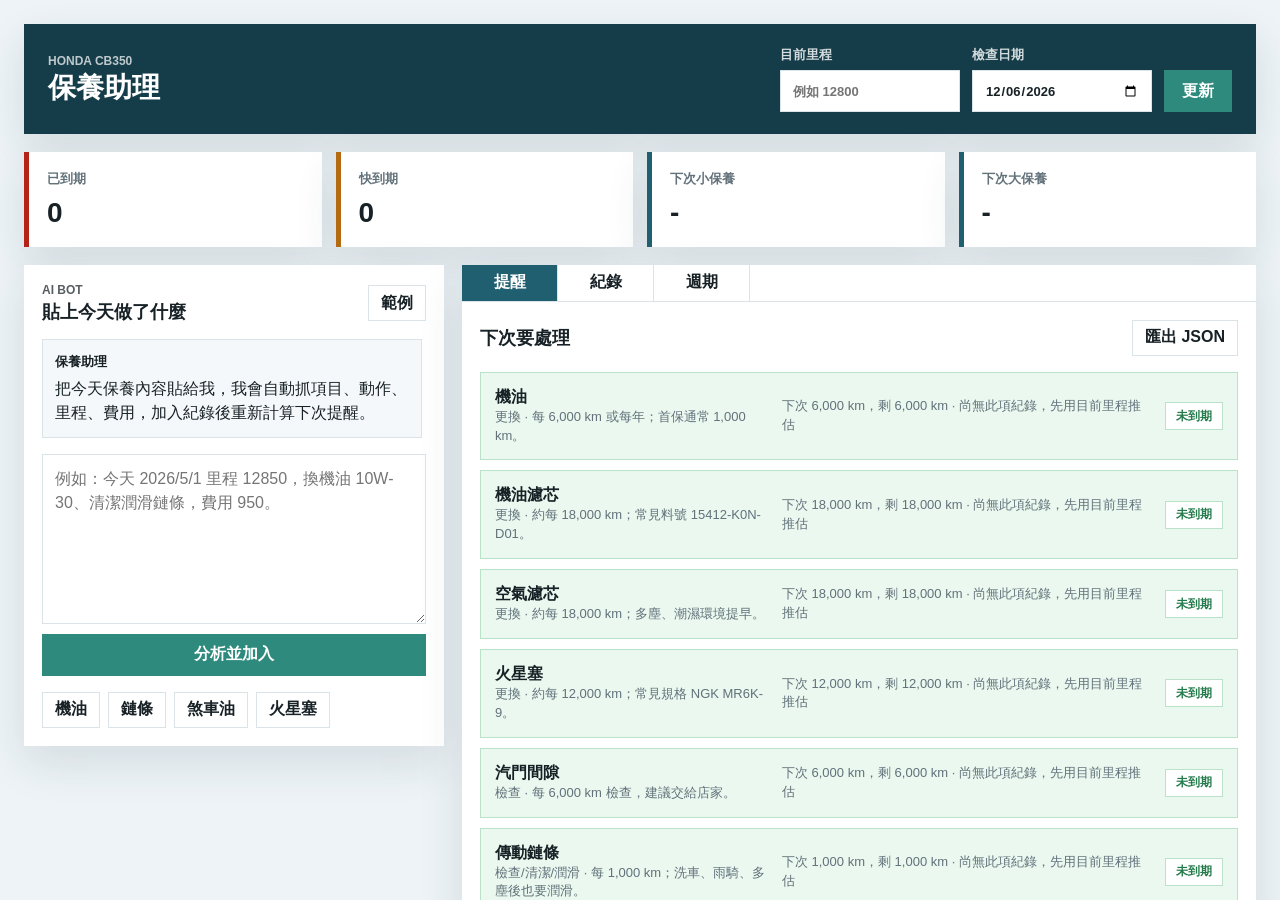
==== index.html @ debcefce "Add CB350 maintenance app" ====
<!doctype html>
<html lang="zh-Hant">
  <head>
    <meta charset="UTF-8" />
    <meta name="viewport" content="width=device-width, initial-scale=1.0" />
    <title>Honda CB350 保養助理</title>
    <meta http-equiv="refresh" content="0; url=./app/" />
    <link rel="canonical" href="./app/" />
  </head>
  <body>
    <p><a href="./app/">開啟 Honda CB350 保養助理</a></p>
  </body>
</html>
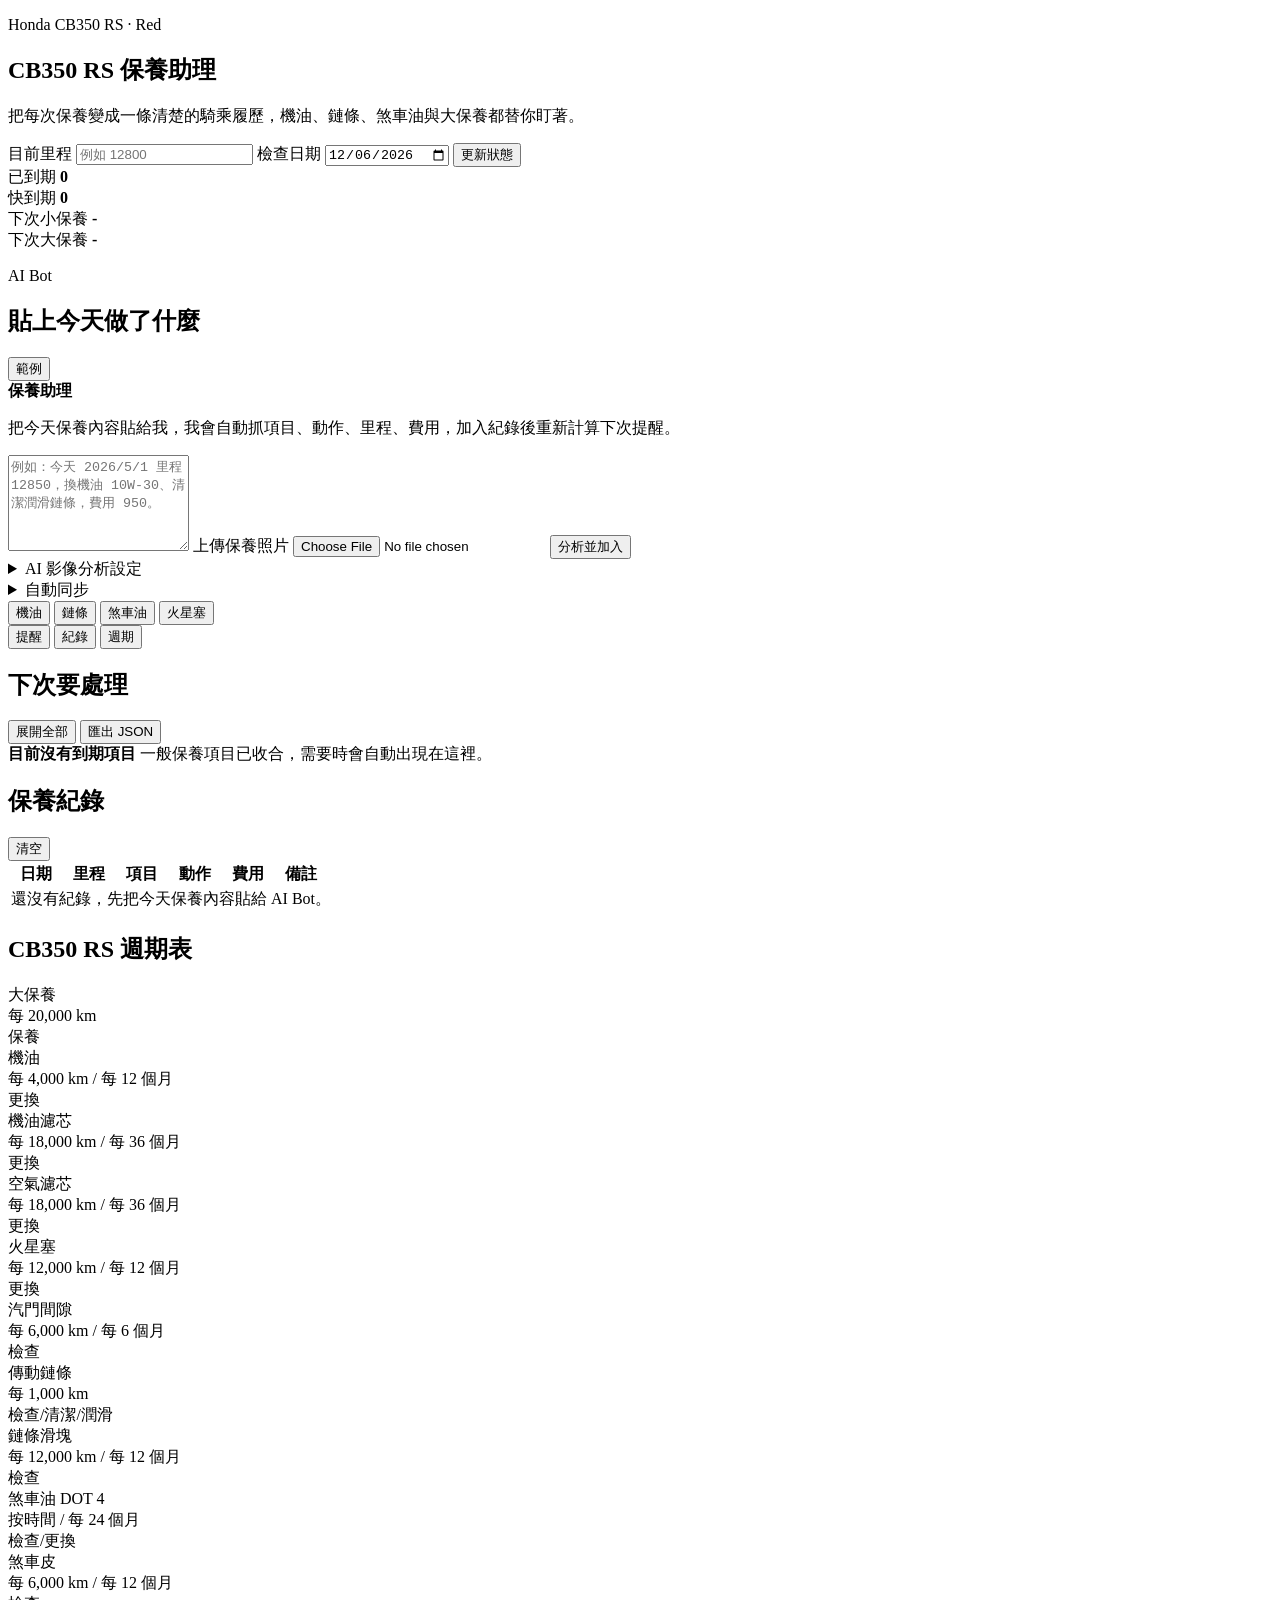
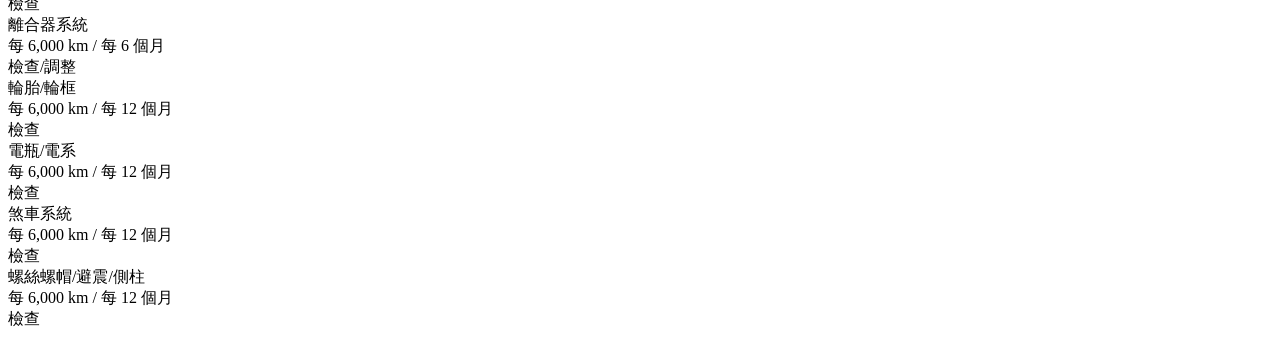
==== commit e8c67018: "Add files via upload" ====
--- a/index.html
+++ b/index.html
@@ -3,11 +3,155 @@
   <head>
     <meta charset="UTF-8" />
     <meta name="viewport" content="width=device-width, initial-scale=1.0" />
-    <title>Honda CB350 保養助理</title>
-    <meta http-equiv="refresh" content="0; url=./app/" />
-    <link rel="canonical" href="./app/" />
+    <title>Honda CB350 RS 保養助理</title>
+    <link rel="stylesheet" href="./styles.css" />
   </head>
   <body>
-    <p><a href="./app/">開啟 Honda CB350 保養助理</a></p>
+    <main class="app-shell">
+      <section class="hero" aria-label="車輛設定">
+        <div class="hero-media" aria-hidden="true"></div>
+        <div class="hero-shade"></div>
+        <div class="hero-content">
+          <div class="hero-copy">
+            <p class="eyebrow">Honda CB350 RS · Red</p>
+            <h1>CB350 RS 保養助理</h1>
+            <p class="hero-subtitle">把每次保養變成一條清楚的騎乘履歷，機油、鏈條、煞車油與大保養都替你盯著。</p>
+          </div>
+          <form class="bike-form" id="bikeForm">
+            <label>
+              <span>目前里程</span>
+              <input id="currentMileage" name="currentMileage" type="number" min="0" step="1" placeholder="例如 12800" />
+            </label>
+            <label>
+              <span>檢查日期</span>
+              <input id="currentDate" name="currentDate" type="date" />
+            </label>
+            <button type="submit">更新狀態</button>
+          </form>
+        </div>
+      </section>
+
+      <section class="dashboard" aria-label="保養提醒">
+        <article class="summary-card danger">
+          <span>已到期</span>
+          <strong id="dueCount">0</strong>
+        </article>
+        <article class="summary-card warning">
+          <span>快到期</span>
+          <strong id="soonCount">0</strong>
+        </article>
+        <article class="summary-card">
+          <span>下次小保養</span>
+          <strong id="minorService">-</strong>
+        </article>
+        <article class="summary-card">
+          <span>下次大保養</span>
+          <strong id="majorService">-</strong>
+        </article>
+      </section>
+
+      <section class="workspace">
+        <aside class="chat-panel" aria-label="AI 互動機器人">
+          <div class="panel-title">
+            <div>
+              <p class="eyebrow">AI Bot</p>
+              <h2>貼上今天做了什麼</h2>
+            </div>
+            <button class="ghost-button" id="sampleButton" type="button">範例</button>
+          </div>
+          <div class="chat-log" id="chatLog" aria-live="polite"></div>
+          <form class="chat-input" id="chatForm">
+            <textarea id="chatText" rows="6" placeholder="例如：今天 2026/5/1 里程 12850，換機油 10W-30、清潔潤滑鏈條，費用 950。"></textarea>
+            <label class="file-picker">
+              <span>上傳保養照片</span>
+              <input id="photoInput" type="file" accept="image/*" />
+            </label>
+            <button type="submit">分析並加入</button>
+          </form>
+          <details class="ai-settings">
+            <summary>AI 影像分析設定</summary>
+            <label>
+              <span>AI API 端點</span>
+              <input id="aiEndpoint" type="url" placeholder="例如 https://你的網域/api/analyze-maintenance" />
+            </label>
+            <p class="settings-note">GitHub Pages 不能安全保存 API Key；把端點部署到 Vercel 後貼在這裡，照片與文字就會交給 AI 分析。</p>
+          </details>
+          <details class="cloud-settings">
+            <summary>自動同步</summary>
+            <label>
+              <span>同步代碼</span>
+              <input id="syncKey" type="text" autocomplete="off" placeholder="例如 syue-cb350-rs" />
+            </label>
+            <p class="settings-note" id="syncStatus">輸入同一組同步代碼，手機和電腦會自動共用保養資料。</p>
+          </details>
+          <div class="quick-actions">
+            <button type="button" data-quick="機油">機油</button>
+            <button type="button" data-quick="鏈條">鏈條</button>
+            <button type="button" data-quick="煞車油">煞車油</button>
+            <button type="button" data-quick="火星塞">火星塞</button>
+          </div>
+        </aside>
+
+        <section class="records-panel" aria-label="保養資料">
+          <div class="tabs" role="tablist">
+            <button class="tab active" data-tab="reminders" type="button">提醒</button>
+            <button class="tab" data-tab="records" type="button">紀錄</button>
+            <button class="tab" data-tab="schedule" type="button">週期</button>
+          </div>
+
+          <div class="tab-view active" id="reminders">
+            <div class="section-heading">
+              <h2>下次要處理</h2>
+              <div class="heading-actions">
+                <button class="ghost-button" id="toggleRemindersButton" type="button">展開全部</button>
+                <button class="ghost-button" id="exportButton" type="button">匯出 JSON</button>
+              </div>
+            </div>
+            <div class="reminder-list" id="reminderList"></div>
+          </div>
+
+          <div class="tab-view" id="records">
+            <div class="section-heading">
+              <h2>保養紀錄</h2>
+              <button class="ghost-button danger-text" id="clearButton" type="button">清空</button>
+            </div>
+            <div class="table-wrap">
+              <table>
+                <thead>
+                  <tr>
+                    <th>日期</th>
+                    <th>里程</th>
+                    <th>項目</th>
+                    <th>動作</th>
+                    <th>費用</th>
+                    <th>備註</th>
+                    <th></th>
+                  </tr>
+                </thead>
+                <tbody id="recordRows"></tbody>
+              </table>
+            </div>
+          </div>
+
+          <div class="tab-view" id="schedule">
+            <div class="section-heading">
+              <h2>CB350 RS 週期表</h2>
+            </div>
+            <div class="schedule-grid" id="scheduleGrid"></div>
+          </div>
+        </section>
+      </section>
+    </main>
+
+    <template id="botIntro">
+      <div class="message bot">
+        <strong>保養助理</strong>
+        <p>把今天保養內容貼給我，我會自動抓項目、動作、里程、費用，加入紀錄後重新計算下次提醒。</p>
+      </div>
+    </template>
+
+    <script src="./maintenance-items.js"></script>
+    <script src="./parser.js"></script>
+    <script src="./app.js"></script>
   </body>
 </html>
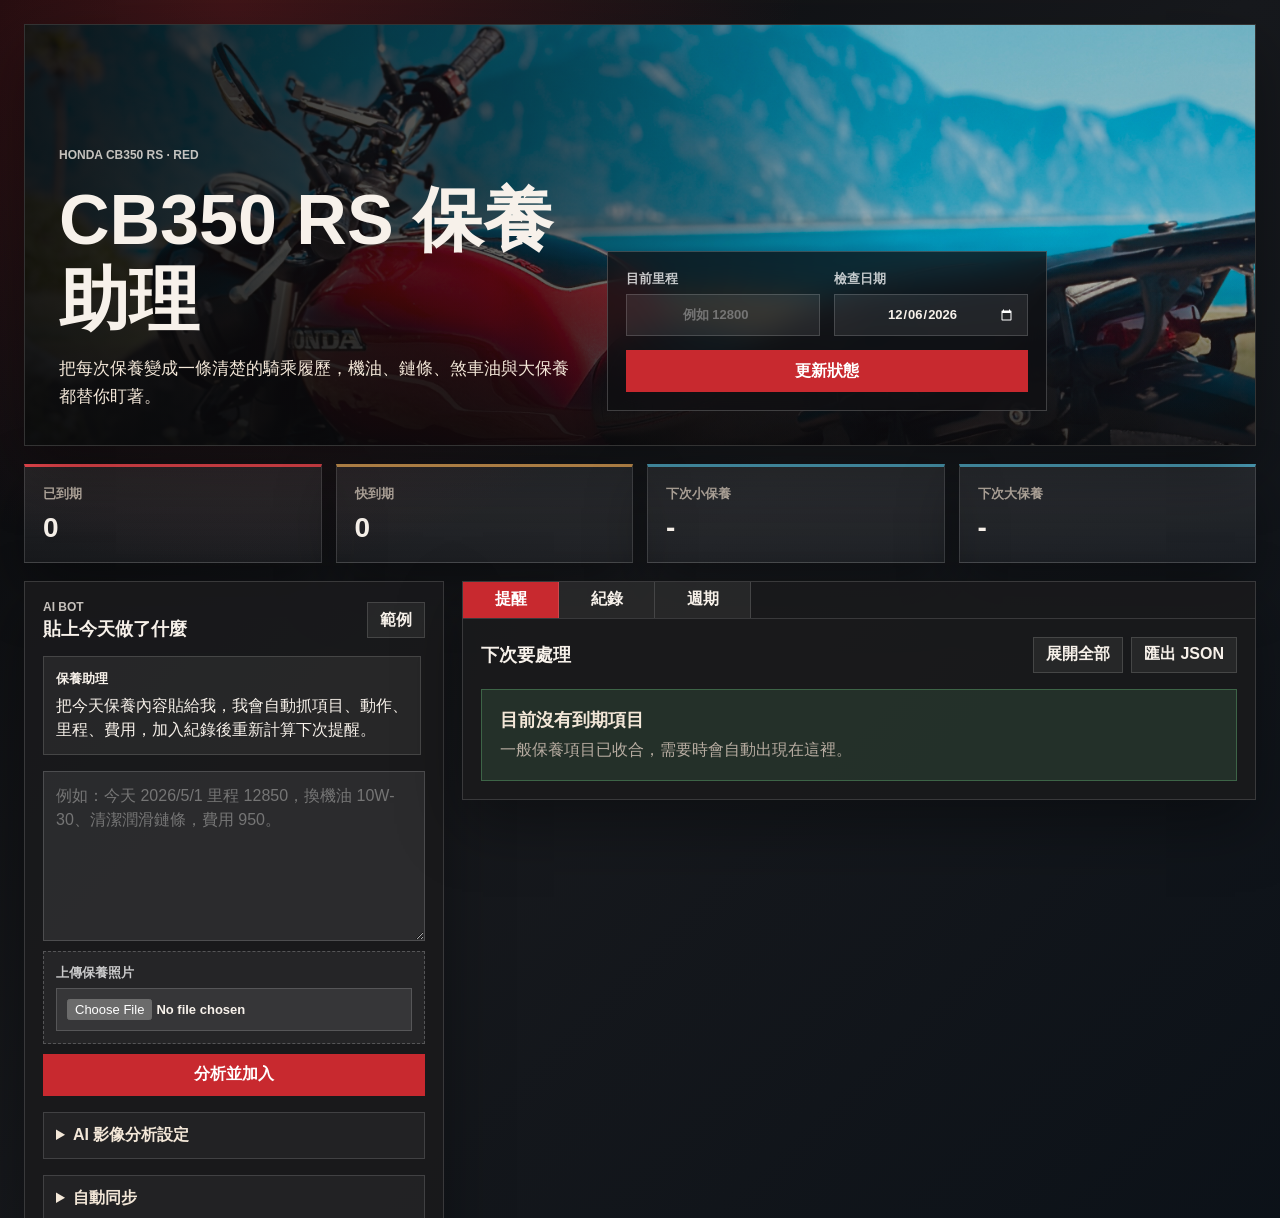
==== commit 5f70886e: "Add files via upload" ====
--- a/index.html
+++ b/index.html
@@ -3,155 +3,11 @@
   <head>
     <meta charset="UTF-8" />
     <meta name="viewport" content="width=device-width, initial-scale=1.0" />
-    <title>Honda CB350 RS 保養助理</title>
-    <link rel="stylesheet" href="./styles.css" />
+    <title>Honda CB350 保養助理</title>
+    <meta http-equiv="refresh" content="0; url=./app/" />
+    <link rel="canonical" href="./app/" />
   </head>
   <body>
-    <main class="app-shell">
-      <section class="hero" aria-label="車輛設定">
-        <div class="hero-media" aria-hidden="true"></div>
-        <div class="hero-shade"></div>
-        <div class="hero-content">
-          <div class="hero-copy">
-            <p class="eyebrow">Honda CB350 RS · Red</p>
-            <h1>CB350 RS 保養助理</h1>
-            <p class="hero-subtitle">把每次保養變成一條清楚的騎乘履歷，機油、鏈條、煞車油與大保養都替你盯著。</p>
-          </div>
-          <form class="bike-form" id="bikeForm">
-            <label>
-              <span>目前里程</span>
-              <input id="currentMileage" name="currentMileage" type="number" min="0" step="1" placeholder="例如 12800" />
-            </label>
-            <label>
-              <span>檢查日期</span>
-              <input id="currentDate" name="currentDate" type="date" />
-            </label>
-            <button type="submit">更新狀態</button>
-          </form>
-        </div>
-      </section>
-
-      <section class="dashboard" aria-label="保養提醒">
-        <article class="summary-card danger">
-          <span>已到期</span>
-          <strong id="dueCount">0</strong>
-        </article>
-        <article class="summary-card warning">
-          <span>快到期</span>
-          <strong id="soonCount">0</strong>
-        </article>
-        <article class="summary-card">
-          <span>下次小保養</span>
-          <strong id="minorService">-</strong>
-        </article>
-        <article class="summary-card">
-          <span>下次大保養</span>
-          <strong id="majorService">-</strong>
-        </article>
-      </section>
-
-      <section class="workspace">
-        <aside class="chat-panel" aria-label="AI 互動機器人">
-          <div class="panel-title">
-            <div>
-              <p class="eyebrow">AI Bot</p>
-              <h2>貼上今天做了什麼</h2>
-            </div>
-            <button class="ghost-button" id="sampleButton" type="button">範例</button>
-          </div>
-          <div class="chat-log" id="chatLog" aria-live="polite"></div>
-          <form class="chat-input" id="chatForm">
-            <textarea id="chatText" rows="6" placeholder="例如：今天 2026/5/1 里程 12850，換機油 10W-30、清潔潤滑鏈條，費用 950。"></textarea>
-            <label class="file-picker">
-              <span>上傳保養照片</span>
-              <input id="photoInput" type="file" accept="image/*" />
-            </label>
-            <button type="submit">分析並加入</button>
-          </form>
-          <details class="ai-settings">
-            <summary>AI 影像分析設定</summary>
-            <label>
-              <span>AI API 端點</span>
-              <input id="aiEndpoint" type="url" placeholder="例如 https://你的網域/api/analyze-maintenance" />
-            </label>
-            <p class="settings-note">GitHub Pages 不能安全保存 API Key；把端點部署到 Vercel 後貼在這裡，照片與文字就會交給 AI 分析。</p>
-          </details>
-          <details class="cloud-settings">
-            <summary>自動同步</summary>
-            <label>
-              <span>同步代碼</span>
-              <input id="syncKey" type="text" autocomplete="off" placeholder="例如 syue-cb350-rs" />
-            </label>
-            <p class="settings-note" id="syncStatus">輸入同一組同步代碼，手機和電腦會自動共用保養資料。</p>
-          </details>
-          <div class="quick-actions">
-            <button type="button" data-quick="機油">機油</button>
-            <button type="button" data-quick="鏈條">鏈條</button>
-            <button type="button" data-quick="煞車油">煞車油</button>
-            <button type="button" data-quick="火星塞">火星塞</button>
-          </div>
-        </aside>
-
-        <section class="records-panel" aria-label="保養資料">
-          <div class="tabs" role="tablist">
-            <button class="tab active" data-tab="reminders" type="button">提醒</button>
-            <button class="tab" data-tab="records" type="button">紀錄</button>
-            <button class="tab" data-tab="schedule" type="button">週期</button>
-          </div>
-
-          <div class="tab-view active" id="reminders">
-            <div class="section-heading">
-              <h2>下次要處理</h2>
-              <div class="heading-actions">
-                <button class="ghost-button" id="toggleRemindersButton" type="button">展開全部</button>
-                <button class="ghost-button" id="exportButton" type="button">匯出 JSON</button>
-              </div>
-            </div>
-            <div class="reminder-list" id="reminderList"></div>
-          </div>
-
-          <div class="tab-view" id="records">
-            <div class="section-heading">
-              <h2>保養紀錄</h2>
-              <button class="ghost-button danger-text" id="clearButton" type="button">清空</button>
-            </div>
-            <div class="table-wrap">
-              <table>
-                <thead>
-                  <tr>
-                    <th>日期</th>
-                    <th>里程</th>
-                    <th>項目</th>
-                    <th>動作</th>
-                    <th>費用</th>
-                    <th>備註</th>
-                    <th></th>
-                  </tr>
-                </thead>
-                <tbody id="recordRows"></tbody>
-              </table>
-            </div>
-          </div>
-
-          <div class="tab-view" id="schedule">
-            <div class="section-heading">
-              <h2>CB350 RS 週期表</h2>
-            </div>
-            <div class="schedule-grid" id="scheduleGrid"></div>
-          </div>
-        </section>
-      </section>
-    </main>
-
-    <template id="botIntro">
-      <div class="message bot">
-        <strong>保養助理</strong>
-        <p>把今天保養內容貼給我，我會自動抓項目、動作、里程、費用，加入紀錄後重新計算下次提醒。</p>
-      </div>
-    </template>
-
-    <script src="./maintenance-items.js"></script>
-    <script src="./parser.js"></script>
-    <script src="./app.js"></script>
+    <p><a href="./app/">開啟 Honda CB350 保養助理</a></p>
   </body>
 </html>
